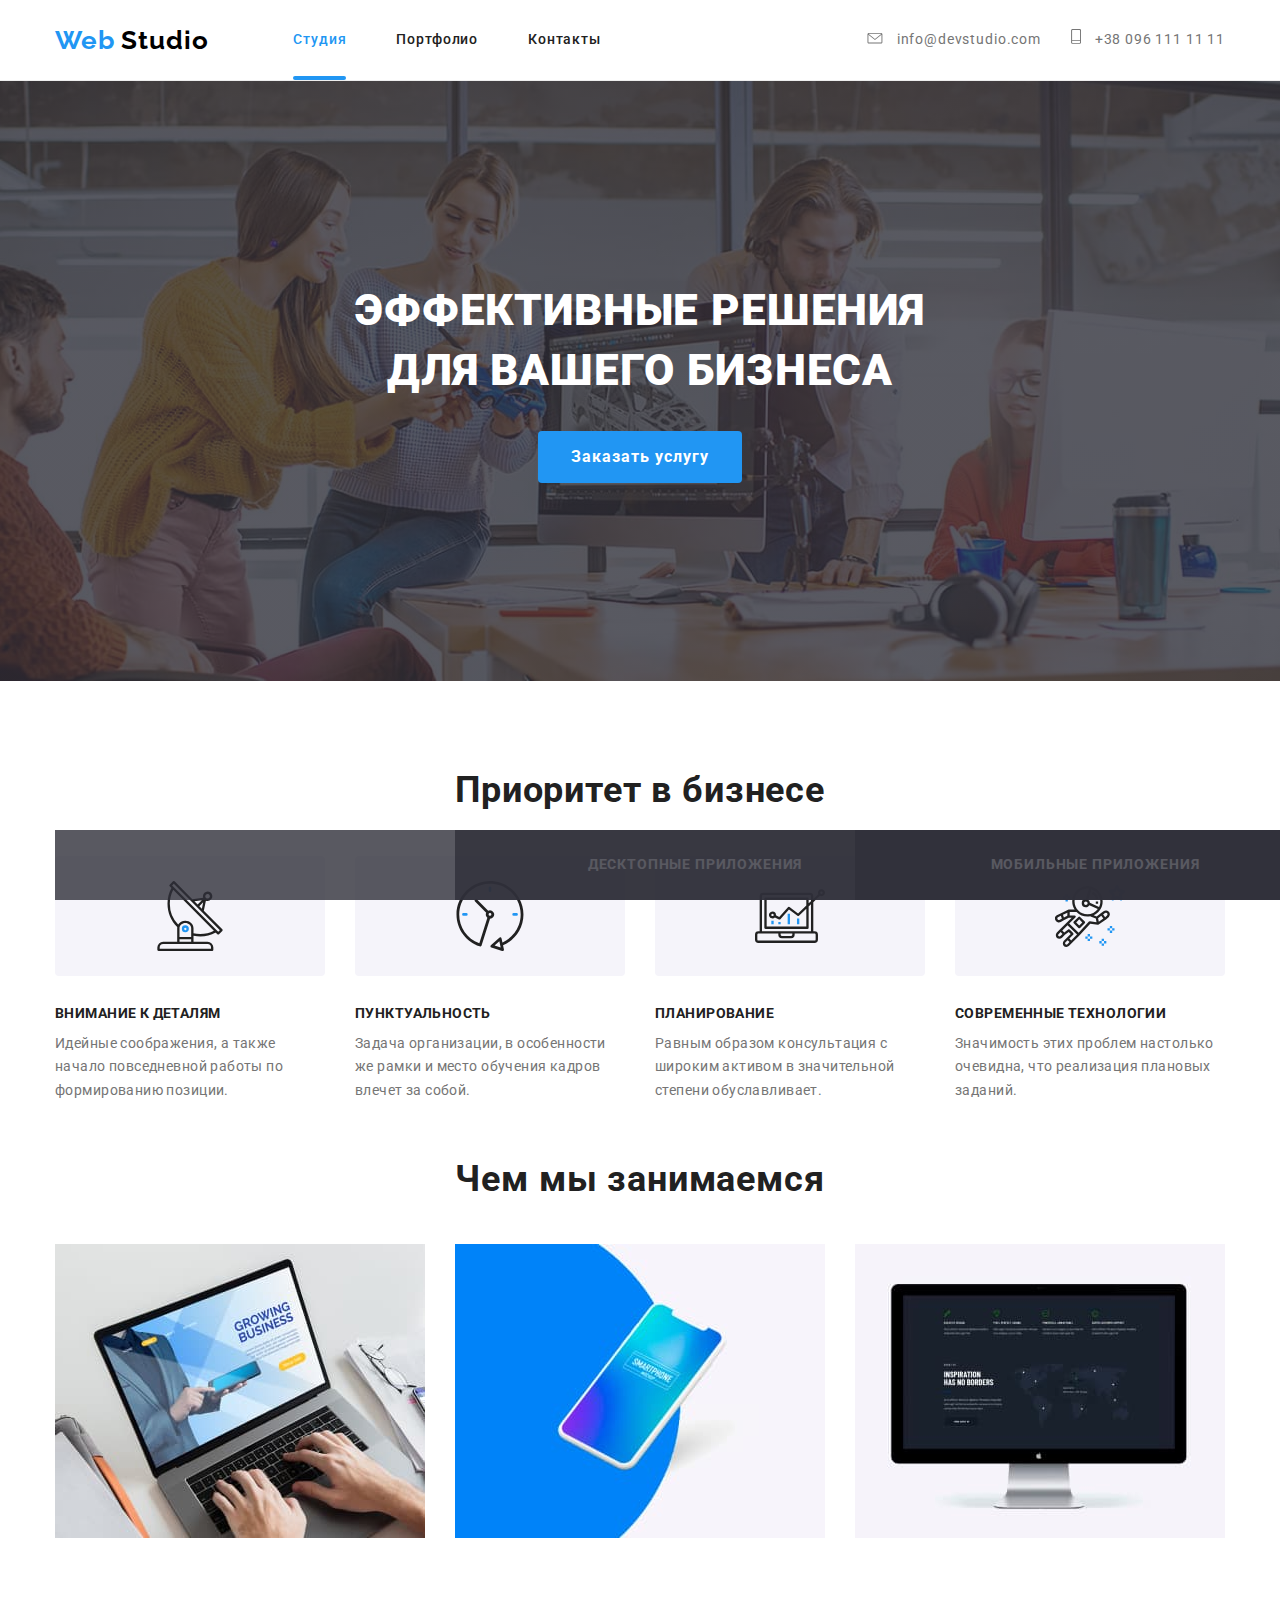
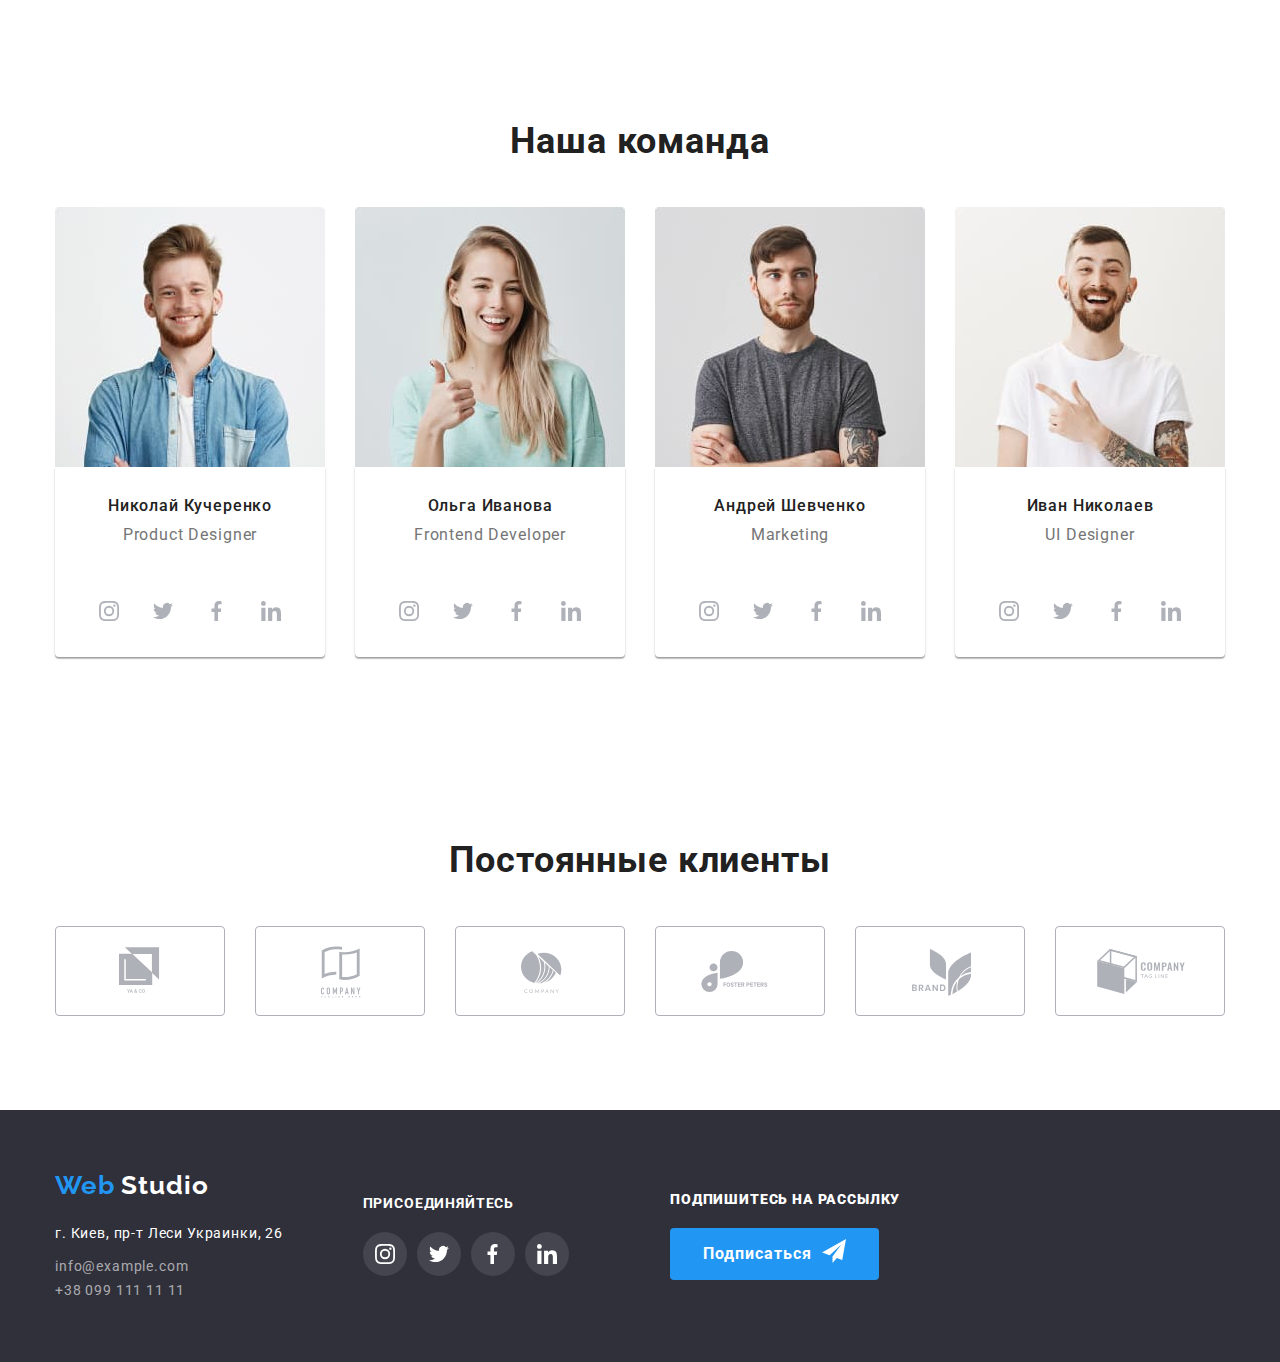
==== index.html @ f74ff5d8 "Незаканчивает анимированный ховер" ====
<!DOCTYPE html>
<html lang="ru">
    <head>
        <meta charset="utf-8" />
        <meta name="description" content="Сайт веб студии" />
        <title>Document</title>
        <link href="https://fonts.googleapis.com/css2?family=Raleway:wght@700&family=Roboto:wght@400;500;700;900&display=swap" rel="stylesheet">
        <link rel="stylesheet" href="https://cdnjs.cloudflare.com/ajax/libs/modern-normalize/0.6.0/modern-normalize.min.css" />
        <link rel="stylesheet" href="./css/styles.css" />
        <link rel="stylesheet" href="./css/normalize.css" />
    </head>
    <body>
        <header class="page-header">
            <div class="container">
                <div class="main-page">
                    <nav class="main-nav">
                        <a href="#" class="logo">
                            <span class="logo-web">Web</span> 
                            <span class="logo-header">Studio</span>
                        </a>
                        <ul class="site-nav">
                            <li class="item"><a href="index.html" class="link current">Студия</a></li>
                            <li class="item"><a href="portfolio.html" class="link">Портфолио</a></li>
                            <li class="item"><a href="#" class="link">Контакты</a></li>
                        </ul> 
                    </nav>
    
                    <address>
                        <ul class="contacts">
                            <li class="item">
                                <a href="mailto:info@devstudio.com" class="contact-link">
                                    <svg class="icon-contacts" width="16" height="11.2">
                                        <use href="./images/sprite.svg#icon-envelope"></use>
                                    </svg>    
                                    info@devstudio.com
                                </a> 
                            </li>
                            <li class="item">
                                <a href="tel:+380961111111" class="contact-link">
                                    <svg class="icon-contacts" width="10" height="14.94">
                                        <use href="./images/sprite.svg#icon-Vector"></use>
                                    </svg>
                                    +38 096 111 11 11
                                </a>           
                            </li>
                        </ul>  
                    </address>         
                </div>
            </div>
        </header>

        <main>
            <section class="hero">
                <h1 class="hero-title">Эффективные решения <br/> для вашего бизнеса</h1>
                <button class="button-primary" data-open-modals>Заказать услугу</button>
            </section>

            <section class="section">
                <div class="container">
                    <h2 class="section-title">Приоритет в бизнесе</h2>
                    <ul class="benefits">
                        <li class="item">
                            <div class="benefits-block">
                                <svg class="icon-priority" aria-label="Антенна">
                                    <use href="./images/sprite.svg#icon-antenna1"></use>
                                </svg>
                            </div>
                            <div class="desk">
                                <h3 class="subject">Внимание к деталям</h3>
                                <p>
                                Идейные соображения, а также начало повседневной работы по формированию позиции.
                                </p>
                            </div>
                        </li>   
                        <li class="item">
                            <div class="benefits-block">
                                <svg class="icon-priority" aria-label="Часы">
                                    <use href="./images/sprite.svg#icon-clock1"></use>
                                </svg>
                            </div>
                            <div class="desk">
                                <h3 class="subject">Пунктуальность</h3>
                            <p>
                                Задача организации, в особенности же рамки и место обучения кадров влечет за собой.
                            </p>
                            </div>
                        </li>
                        <li class="item">
                            <div class="benefits-block">
                                <svg class="icon-priority" aria-label="Диаграмма">
                                    <use href="./images/sprite.svg#icon-diagram1"></use>
                                </svg>
                            </div>
                            <div class="desk">
                                <h3 class="subject">Планирование</h3>
                            <p>
                                Равным образом консультация с широким активом в значительной степени обуславливает.
                            </p>
                            </div>
                        </li>
                        <li class="item">
                            <div class="benefits-block">
                                <svg class="icon-priority" aria-label="Астронавт">
                                    <use href="./images/sprite.svg#icon-astronaut1"></use>
                                </svg>
                            </div>
                            <div class="desk">
                                <h3 class="subject">Современные технологии</h3>
                                <p>
                                Значимость этих проблем настолько очевидна, что реализация плановых заданий.
                                </p>
                            </div>
                        </li>
                    </ul> 
                </div>   
            </section>

            <section class="section">
               <div class="container">
                    <h2 class="section-title">Чем мы занимаемся</h2>
                    <ul class="works-item">
                        <li class="site-menu">
                            <a href="#">
                                <img src="./images/Note.jpg" alt="Открытый ноутбук" width="370" height="294"/>
                            </a>
                            <h3 class="item-title">ДЕСКТОПНЫЕ ПРИЛОЖЕНИЯ</h3>
                        </li>
                        <li class="site-menu">
                            <a href="#">
                                <img src="./images/box2.jpg" alt="Мобилка" width="370" height="294"/>
                            </a>
                            <h3 class="item-title">МОБИЛЬНЫЕ ПРИЛОЖЕНИЯ</h3> 
                        </li>
                        <li class="site-menu">
                            <a href="#">
                                <img src="./images/Monitor.jpg" alt="Монитор" width="370" height="294"/>
                            </a>
                            <h3 class="item-title">ДИЗАЙНЕРСКИЕ РЕШЕНИЯ</h3>
                        </li>
                    </ul>
               </div>     
            </section>

            <section class="section"> 
                <div class="container">
                    <h2 class="section-title">Наша команда</h2>
                    <ul class="team-cards">
                        <li class="item">
                            <img src="./images/JohnSmith.jpg" alt="Фотография Джона Смита" width="270" height="260"/>
                            <div class="team-content">
                                <h3 class="headline">Николай Кучеренко</h3>
                                <p class="text">
                                    Product Designer
                                </p>
                                <ul class="icon">
                                    <li class="card-icon">
                                        <a href="#">
                                            <svg class="icon-link">
                                                <use href="./images/sprite.svg#icon-instagram" width="20" heugth="20"></use>
                                            </svg>
                                        </a>
                                    </li>
                                    <li class="card-icon">
                                        <a href="#">
                                            <svg class="icon-link">
                                                <use href="./images/sprite.svg#icon-twitter" width="20" heugth="20"></use>
                                            </svg>
                                        </a>
                                    </li>
                                    <li class="card-icon"> 
                                        <a href="#"> 
                                            <svg class="icon-link">
                                                <use href="./images/sprite.svg#icon-fb" width="20" heugth="20"></use>
                                            </svg>
                                        </a>
                                    </li>    
                                    <li class="card-icon">
                                        <a href="#">
                                            <svg class="icon-link">
                                                <use href="./images/sprite.svg#icon-linkedin" width="20" heugth="20"></use>
                                            </svg>
                                        </a>
                                    </li>
                                </ul>
                            </div>
                        </li>
                        <li class="item">
                            <img src="./images/MartaStewart.jpg" alt="Фотография Марты Стюарт" width="270" height="260"/>
                            <div class="team-content">
                                <h3 class="headline">Ольга Иванова</h3>
                                <p class="text">
                                    Frontend Developer
                                </p>
                                <ul class="icon">
                                    <li class="card-icon">
                                        <a href="#">
                                            <svg class="icon-link">
                                                <use href="./images/sprite.svg#icon-instagram" width="20" heugth="20"></use>
                                            </svg>
                                        </a>
                                    </li>
                                    <li class="card-icon">
                                        <a href="#">
                                            <svg class="icon-link">
                                                <use href="./images/sprite.svg#icon-twitter" width="20" heugth="20"></use>
                                            </svg>
                                        </a>
                                    </li>
                                    <li class="card-icon"> 
                                        <a href="#"> 
                                            <svg class="icon-link">
                                                <use href="./images/sprite.svg#icon-fb" width="20" heugth="20"></use>
                                            </svg>
                                        </a>
                                    </li>    
                                    <li class="card-icon">
                                        <a href="#">
                                            <svg class="icon-link">
                                                <use href="./images/sprite.svg#icon-linkedin" width="20" heugth="20"></use>
                                            </svg>
                                        </a>
                                    </li>
                                </ul>
                            </div>  
                        </li>
                        <li class="item">
                            <img src="./images/RobertJakis.jpg" alt="Фотография Роберта Джейкиса" width="270" height="260"/>
                            <div class="team-content">
                                <h3 class="headline">Андрей Шевченко</h3>
                                <p class="text">
                                    Marketing
                                </p>
                                <ul class="icon">
                                    <li class="card-icon">
                                        <a href="#">
                                            <svg class="icon-link">
                                                <use href="./images/sprite.svg#icon-instagram" width="20" heugth="20"></use>
                                            </svg>
                                        </a>
                                    </li>
                                    <li class="card-icon">
                                        <a href="#">
                                            <svg class="icon-link">
                                                <use href="./images/sprite.svg#icon-twitter" width="20" heugth="20"></use>
                                            </svg>
                                        </a>
                                    </li>
                                    <li class="card-icon"> 
                                        <a href="#"> 
                                            <svg class="icon-link">
                                                <use href="./images/sprite.svg#icon-fb" width="20" heugth="20"></use>
                                            </svg>
                                        </a>
                                    </li>    
                                    <li class="card-icon">
                                        <a href="#">
                                            <svg class="icon-link">
                                                <use href="./images/sprite.svg#icon-linkedin" width="20" heugth="20"></use>
                                            </svg>
                                        </a>
                                    </li>
                                </ul>
                            </div>  
                        </li>
                        <li class="item">
                            <img src="./images/MartinDoe.jpg" alt="Фотография Мартина Доу" width="270" height="260"/>
                            <div class="team-content">
                                <h3 class="headline">Иван Николаев</h3>
                                <p class="text">
                                    UI Designer
                                </p>
                                <ul class="icon">
                                    <li class="card-icon">
                                        <a href="#">
                                            <svg class="icon-link">
                                                <use href="./images/sprite.svg#icon-instagram" width="20" heugth="20"></use>
                                            </svg>
                                        </a>
                                    </li>
                                    <li class="card-icon">
                                        <a href="#">
                                            <svg class="icon-link">
                                                <use href="./images/sprite.svg#icon-twitter"></use>
                                            </svg>
                                        </a>
                                    </li>
                                    <li class="card-icon"> 
                                        <a href="#"> 
                                            <svg class="icon-link">
                                                <use href="./images/sprite.svg#icon-fb"></use>
                                            </svg>
                                        </a>
                                    </li>    
                                    <li class="card-icon">
                                        <a href="#">
                                            <svg class="icon-link">
                                                <use href="./images/sprite.svg#icon-linkedin"></use>
                                            </svg>
                                        </a>
                                    </li>
                                </ul>
                            </div>
                        </li>
                    </ul>
                </div>
            </section>

            <section class="section">
                <div class="container">
                    <h2 class="section-title">Постоянные клиенты</h2>
                    <ul class="clients">
                    <li class="item">
                        <a class="icon-clients" href="#">
                            <svg class="icon-logo" aria-label="Логотип компании YA & CO" width="44.27" height="49.23">
                                <use href="./images/sprite.svg#icon-logo1"></use>
                            </svg>
                        </a>
                    </li>
                    <li class="item">
                        <a class="icon-clients" href="#">
                            <svg class="icon-logo" aria-label="Логотип компании COMPANY TAGLINE HERE" width="40" height="52">
                                <use href="./images/sprite.svg#icon-logo2"></use>
                            </svg>
                        </a>
                    </li>
                    <li class="item">
                        <a class="icon-clients" href="#">
                            <svg class="icon-logo" aria-label="Логотип компании COMPANY" width="41" height="42.6">
                                <use href="./images/sprite.svg#icon-logo3"></use>
                            </svg>
                        </a>    
                    </li>
                    <li class="item">
                        <a class="icon-clients" href="#">
                            <svg class="icon-logo" aria-label="Логотип компании FOSTER PETERS" width="79.66" height="42.02">
                                <use href="./images/sprite.svg#icon-logo4"></use>
                            </svg>
                        </a>
                    </li>
                    <li class="item">
                        <a class="icon-clients" href="#">
                            <svg class="icon-logo" aria-label="Логотип компании BRAND" width="59" height="47">
                                <use href="./images/sprite.svg#icon-logo5"></use>
                            </svg>
                        </a>
                    </li>
                    <li class="item">
                        <a class="icon-clients" href="#">
                            <svg class="icon-logo" aria-label="Логотип компании COMPANY TAG LINE" width="88.48" height="45.44">
                                <use href="./images/sprite.svg#icon-logo6"></use>
                            </svg>
                        </a>
                    </li>
                    </ul>
                </div>   
            </section>
        </main>

        <footer class="footer">
            <div class="container">
                <div class="footer-container">
                    <div class="adress-box">
                    <a href="#" class="logo">
                        <span class="logo-web">Web</span> 
                        <span class="logo-footer">Studio</span>
                    </a>
                    <address>
                        <ul>
                            <li><p class="aside">г. Киев, пр-т Леси Украинки, 26</p></li>
                            <li><a href="mailto:info@example.com" class="link-footer">info@example.com</a><br /></li>
                            <li><a href="tel:+380991111111" class="link-footer">+38 099 111 11 11</a></li>
                        </ul>
                    </address>
                    </div>
                
                    <div class="social-link">
                        <p class="socials"> 
                            ПРИСОЕДИНЯЙТЕСЬ
                        </p>
                        <ul class="footer-list">
                            <li class="footer-icon">
                                <a href="#">
                                    <svg class="icon-link">
                                        <use href="./images/sprite.svg#icon-instagram"></use>
                                    </svg>
                                </a>
                            </li>
                            <li class="footer-icon">
                                <a href="#">
                                    <svg class="icon-link">
                                        <use href="./images/sprite.svg#icon-twitter"></use>
                                    </svg>
                                </a>
                            </li>
                            <li class="footer-icon"> 
                                <a href="#"> 
                                    <svg class="icon-link">
                                        <use href="./images/sprite.svg#icon-fb"></use>
                                    </svg>
                                </a>
                            </li>    
                            <li class="footer-icon">
                                <a href="#">
                                    <svg class="icon-link">
                                        <use href="./images/sprite.svg#icon-linkedin"></use>
                                    </svg>
                                </a>
                            </li>
                        </ul>
                    </div>
    
                    <div class="mailing">
                        <p class="socials">
                            <b>ПОДПИШИТЕСЬ НА РАССЫЛКУ</b>
                        </p>
                        <button class="button-footer">
                            Подписаться
                            <svg class="icon-send">
                                <use href="./images/sprite.svg#icon-icon_send"></use>
                            </svg>
                        </button>
                    </div>
                </div>   
            </div>
        </footer>  
    </body>
</html>
---- css/styles.css ----
/*цвет основного текста #757575*/

/*вторичный цвет текста #212121*/

/*белый #FFFFFF*/

/*акцент #2196F3*/

/*основной цвет фона #E5E5E5*/

/*вторичный цвет фона #F5F4FA*/

/*цвет почты и тлф rgba(255, 255, 255, 0.6*/

:root {
    --primary-text-color: #757575;
    --title-text-color: #212121;
    --accent-color:#2196F3;
    --primary-white-color: #FFFFFF;
    --logo-black-color: #000000;
    --footer-link-color: rgba(255, 255, 255, 0.6);
    --background-footer-color: #2F303A;
    --background-header-color: rgba(47, 48, 58, 0.8);
    --background-button-color: #F5F4FA;
    --primary-icon-color: #AFB1B8;
    --font-logo: 'Raleway', sans-serif;
    --font-text: 'Roboto', sans-serif
}

html {
    box-sizing: border-box;
  }
  
  *,
  *::before,
  *::after {
    box-sizing: inherit;
  }

body {
    margin: 0px;

    background-color: var(--primary-white-color);
    color: var(--primary-text-color);
    font-size: 14px;
    line-height: 1.7;
    font-family: var(--font-text);
    letter-spacing: 0.06em;
}

h1,
h2,
h3,
h4,
p {
    margin: 0px;
}

ul {
    margin: 0px;
    padding: 0px;
    list-style: none;
}

a {
    margin: 0px;
    text-decoration: none;
}

img {
    display: block;
    max-width: 100%;
    height: auto
}


    /*header*/
.page-header {
    border-bottom: 1px solid #EEEEEE;
}

.main-page {
    display: flex;
    align-items: center;
}

.main-nav {
    display: flex;
    align-items: center;
}

.logo {
    font-family: var(--font-logo);
    font-weight: 700;
    font-size: 26px;
    line-height: 1.19
}

.logo-web {
    color: var(--accent-color)
}

.logo-header {
    color: var(--logo-black-color)
}

.logo-footer {
    margin-bottom: 20px;
    color: var(--primary-white-color)
}


.site-nav {
    display: flex;
    margin-left: 85px;
}

.site-nav .item {
    margin-right: 50px;
}

.site-nav .item:last-child {
    margin-right: 0px;
}

.site-nav .link {
    display: block;
    padding-top: 32px;
    padding-bottom: 32px;

    color: var(--title-text-color);
    font-family: var(--font-text);
    font-weight: 500;
    font-size: 14px;
    line-height: 1.14;

    transition: background-color 250ms cubic-bezier(0.4, 0, 0.2, 1);
}

.site-nav .link:hover,
.site-nav .link:focus {
    color: var(--accent-color)
}

.site-nav .link.current{
    position: relative;

    color: var(--accent-color)
}

.site-nav .link.current::after {
    position: absolute;
    left: 0;
    bottom: 0;

    content: "";

    display: block;
    width: 100%;
    height: 4px;
    border-radius: 2px;
    background-color: #2196F3;
}

.link {
    color: var(--title-text-color);
}

address {
    margin-left: auto;
    font-style: normal;
}

.contacts {
    display: flex;
    align-items: center;

    transition: background-color 250ms;
}

.contact-link:hover,
.contact-link:focus {
    fill: var(--accent-color)
}

.contact-link:hover svg,
.contact-link:focus svg {
    fill: currentColor
}

.contacts .item {
    margin-right: 30px;
}

.contacts .item:last-child {
    margin-right: 0px;
}

.contact-link {
    font-style: normal;
    color: var(--primary-text-color);

    transition: background-color 250ms cubic-bezier(0.4, 0, 0.2, 1);
}

.contact-link:hover,
.contact-link:focus {
    color: var(--accent-color)
}

.contacts .icon-contacts {
    display: inline-block;
    margin-right: 10px;
    fill: var(--primary-text-color);
    align-items: center
}


/*main*/
.container {
    width: 1200px;
    padding-left: 15px;
    padding-right: 15px;
    margin-left: auto;
    margin-right: auto
}

.hero {
    display: block;
    max-width: 1600px;
    height: 600px;
    margin-right: auto;
    margin-left: auto;
    text-align: center;
    justify-content: center;
    flex-direction: column;
    
    background-color: var(--background-header-color);
    background-image: linear-gradient(
        to right,
        rgba(47, 48, 58, 0.8),
        rgba(47, 48, 58, 0.8)),
    url(../images/Header.jpg);
    background-repeat: no-repeat;
    background-position: center;
    background-size: cover;
}

/*.hero-box {
    min-width: 696px;
    align-items: center;
    justify-content: center;

}*/

.hero-title {
    padding-top: 200px;
    margin-bottom: 30px;

    color: var(--primary-white-color);
    font-weight: 900;
    font-size: 44px;
    line-height: 1.36;
    text-transform: uppercase;
    text-align: center;
}

.button {
    display: inline-block;
    min-width: 73px;
    padding: 6px 22px;
    border: 1px solid transparent;
    border-radius: 4px;

    color: var(--title-text-color);
    background-color: var(--background-button-color);
    text-decoration: none;
    font-weight: 500;
    font-size: 16px;
    line-height: 1.62;
    text-align: center;

    transition: background-color 250ms cubic-bezier(0.4, 0, 0.2, 1),
    color 250ms cubic-bezier(0.4, 0, 0.2, 1);
}

.button:hover,
.button:focus {
    color: var(--primary-white-color);
    background-color: var(--accent-color);
    box-shadow: 0px 2px 2px rgba(0, 0, 0, 0.12), 0px 1px 2px rgba(0, 0, 0, 0.08), 0px 3px 1px rgba(0, 0, 0, 0.1);
}

.button-primary {
    display: inline-block;
    padding-bottom: 200px;
    min-width: 200px;
    border-radius: 4px;
    padding: 10px 32px;
    border: 1px solid transparent;

    background-color: var(--accent-color);
    color: var(--primary-white-color);
    font-weight: 700;
    font-size: 16px;
    line-height: 1.87;
    letter-spacing: 0.06em;
    text-align: center
}

.button-footer {
    display: flex;
    min-width: 200px;
    border-radius: 4px;
    padding: 10px 32px;
    border: 1px solid transparent;

    background-color: var(--accent-color);
    color: var(--primary-white-color);
    font-weight: 700;
    font-size: 16px;
    line-height: 1.87;
    letter-spacing: 0.06em;
    text-align: center;

    
}

.filters {
    display: inline-block;
    display: flex;
    margin-bottom: 34px;
    justify-content: center;
}

.site-filter {
    margin-right: 8px;
}

.site-filter:last-child {
    margin-right: 0px;
}


/*main*/
.section {
    padding-top: 94px;
    padding-bottom: 94px;
}


/*Приоритет*/
.section-title {
    margin-bottom: 50px;

    color: var(--title-text-color);
    font-weight: 700;
    font-size: 36px;
    line-height: 0.85;
    text-align: center
}

.benefits {
    display: flex;
}

.benefits .item {
    display: block;
    justify-content: center;
    align-items: center;

    margin-right: 30px;
    height: 120px;
    width: calc((100% - 90px) / 4);
}

.item:last-child {
    margin-right: 0px;
}

.benefits-block {
    display: flex;
    justify-content: center;
    align-items: center;

    width: 270px;
    height: 120px;
    border-radius: 4px;
    background-color: var(--background-button-color);
}

.benefits .icon-priority {
    width: 70px;
    height: 70px;
}

.benefits .desk {
    margin-top: 30px;

    color: var(--primary-text-color);
    font-size: 14px;
    line-height: 1.71;
    letter-spacing: 0.03em;
}

.subject {
    margin-bottom: 10px;

    color: var(--title-text-color);
    font-weight: 700;
    font-size: 14px;
    line-height: 1.14;
    text-transform: uppercase
}


/*Чем мы занимаемся*/
.works-item {
    display: flex;
}

.works-item .site-menu {
    margin-right: 30px;
    width: calc((100% - 60px) / 3);
}

.site-menu:last-child {
    margin-right: 0px;
}

.item-title {
    position: absolute;
    bottom: 0;
    width: 100%;
    background-color: rgba(47, 48, 58, 0.8);

    padding-top: 27px;
    padding-bottom: 27px;

    color: var(--primary-white-color);
    font-weight: 700;
    font-size: 14px;
    line-height: 1.14;
    text-align: center;
    text-transform: uppercase;
}


/*Команда*/
.team-cards {
    display: flex;
}

.team-cards .item{
    margin-right: 30px;
    width: calc((100% - 90px) / 4);
}

.team-content {
    background: #FFFFFF;
    padding-top: 30px;
    padding-bottom: 24px;
    box-shadow: 0px 2px 1px rgba(0, 0, 0, 0.2), 0px 1px 1px rgba(0, 0, 0, 0.14), 0px 1px 3px rgba(0, 0, 0, 0.12);
    border-bottom-right-radius: 4px;
    border-bottom-left-radius: 4px;
    width: 270px
}

.headline {
    margin-bottom: 10px;

    color: var(--title-text-color);
    font-weight: 500;
    font-size: 16px;
    line-height: 1.18;
    text-align: center;
}

.text {
    margin-bottom: 45px;
    font-weight: 400;
    font-size: 16px;
    line-height: 1.18;
    text-align: center;
}

.icon {
    display: flex;
    justify-content: center;
    align-items: center;
}

.card-icon a {
    display: inline-flex;
    align-items: center;
    justify-content: center;
    width: 44px;
    height: 44px;
    border-radius: 50%;
    fill: var(--primary-icon-color);

    transition: background-color 250ms cubic-bezier(0.4, 0, 0.2, 1),
    /*color 250ms cubic-bezier(0.4, 0, 0.2, 1);*/
}

.card-icon:hover a,
.card-icon:focus a {
    background-color: var(--accent-color);
    color: var(--primary-white-color);
    fill: currentColor;
}

.card-icon:not(:nth-child(4n)) {
    margin-right: 10px;
}

.icon-link {
    width: 20px;
    height: 20px;
}


/*Клиенты*/
.clients {
    display: flex;
    justify-content: space-between;
}

.clients .item {
    box-sizing: border-box;
    margin-right: 30px;
    height: 90px;
    width: calc((100% - 150px) / 6);
    border: 1px solid #AFB1B8;
    border-radius: 4px;

    transition: border-color 250ms cubic-bezier(0.4, 0, 0.2, 1),
    color 250ms cubic-bezier(0.4, 0, 0.2, 1);
}

.clients .item:last-child {
    margin-right: 0px;
}

.clients .item:hover,
.clients .item:focus {
    border-color: var(--accent-color);
    color: var(--accent-color)
}

.icon-clients {
    display: flex;
    justify-content: center;
    align-items: center;
    width: 170px;
    height: 90px;
    fill: var(--primary-icon-color);

    /*transition: color 250ms cubic-bezier(0.4, 0, 0.2, 1);*/
}

.icon-clients:hover,
.icon-clients:focus {
    color: var(--accent-color);
    /*fill: currentColor;*/
}

.icon-clients:hover svg,
.icon-clients:focus svg {
    fill: currentColor
}

.icon-logo {
    fill: var(--primary-icon-color);
    /*transition: fill 250ms cubic-bezier(0.4, 0, 0.2, 1);*/
}

.clients .icon-logo:hover,
.clients .icon-logo:focus {
    fill: var(--accent-color);
}


/*Портфолио*/
.visually-hidden {
    position: absolute;
    width: 1px;
    height: 1px;
    margin: -1px;
    border: 0;
    padding: 0;
    clip: rect(0 0 0 0);
    overflow: hidden;
}

.container-portfolio {
    width: 1200px;
    padding-top: 93px;
    padding-bottom: 94px;
    padding-left: 15px;
    padding-right: 15px;
    margin-left: auto;
    margin-right: auto
}

.section-portfolio {
    display: flex;
    flex-wrap: wrap;
}

.site-menu {
    /*position: relative;
    overflow: hidden;*/
    /*display: flex;*/

    width: calc((100% - 60px) / 3);

    /*transition: color 250ms cubic-bezier(0.4, 0, 0.2, 1);*/
}

.site-menu:not(:nth-child(3n)) {
    margin-right: 30px;
}

.site-menu:hover,
.site-menu:focus {
    box-shadow: 1px 4px 6px rgba(0, 0, 0, 0.16), 0px 4px 4px rgba(0, 0, 0, 0.06), 0px 1px 1px rgba(0, 0, 0, 0.12);
}

.site-menu:hover .works-desk {
    opacity: 1;
}

.section-portfolio .site-menu:not(:nth-last-child(-n + 3)) {
    margin-bottom: 30px;
}

/*.site-menu::before {
    display: inline-block;
    content: "";
    width: 322px;
    height: 168px;
}*/

.picture {
    position: relative;
    overflow: hidden;
}

/*.picture::before {
    display: inline-block;
    content: "";
    width: 100%;
    height: 100%;
    background-color: rgba(33, 150, 243, 0.9);
    position: absolute;

    transform: translateY(100%);
    transition: transform 250ms cubic-bezier(0.4, 0, 0.2, 1);
    /*opacity: 0;*/
*/

.picture-overlay {
    display: inline-block;
    position: absolute;
    /*top: 63px;
    left: 24px;*/
    width: 100%;
    height: 100%;
    background-color: rgba(33, 150, 243, 0.9);
    

    transform: translateY(100%);
    transition: transform 250ms cubic-bezier(0.4, 0, 0.2, 1);
    opacity: 0;
}

/*.picture-overlay:hover {
    opacity: 1;
}*/

.site-menu:hover .picture-overlay {
    transform: translateY(0);
}

.works-desk {
    position: absolute;
    top: 63px;
    left: 24px;

    color: var(--primary-white-color);
    font-weight: 400;
    font-size: 18px;
    line-height: 1.55;

    opacity: 0;
}

.card-content {
    padding: 20px 24px;
    
    background: #FFFFFF;
    border-bottom: 1px solid #EEEEEE;
    border-right: 1px solid #EEEEEE;
    border-left: 1px solid #EEEEEE
}

.section-caption {
    margin-bottom: 4px;

    color: var(--title-text-color);
    font-weight: 700;
    font-size: 18px;
    line-height: 2;
    letter-spacing: 0.06em
}

.subtitle {
    color: var(--primary-text-color);
    font-weight: 400;
    font-size: 16px;
    line-height: 1.87
}


/*footer*/
.footer {
    background-color: var(--background-footer-color);
}

.footer-container {
    padding-top: 60px;
    padding-bottom: 60px;

    display: flex;
    justify-content: space-between;
    align-items: center;
}

.adress-box {
    width: calc((100% - 60px) / 4);
}

.aside {
    margin-top: 20px;
    margin-bottom: 9px;

    font-style: normal;
    font-weight: 400;
    font-size: 14px;
    line-height: 1.71;
    color: var(--primary-white-color)
}

.link-footer {
    margin-bottom: 9px;

    color: var(--footer-link-color);
    font-style: normal
}

.link-footer:last-child {
    margin-bottom: 0px;
}

.social-link {
    width: calc((100% - 60px) / 4);
}

.socials {
    margin-bottom: 20px;

    font-weight: 700;
    font-size: 14px;
    line-height: 1.14;
    text-transform: uppercase;
    color: var(--primary-white-color)
}

.footer-list {
    display: flex;
    align-items: center;
}

.footer-icon a {
    display: flex;
    justify-content: center;
    align-items: center;
    width: 44px;
    height: 44px;
    border-radius: 50%;
    fill: var(--primary-white-color);
    background: rgba(255, 255, 255, 0.1);

    transition: background-color 250ms cubic-bezier(0.4, 0, 0.2, 1);
  }

.footer-icon:not(:last-child) {
    margin-right: 10px;
}

.footer-icon .icon-link {
    display: flex;
    justify-content: center;
    align-items: center;
    width: 20px;
    height: 20px;
    fill: var(--primary-white-color)
}

.footer-icon a:hover {
    background: var(--accent-color);
}

.mailing {
    width: calc((100% - 60px) / 2);
}

.icon-send {
    display: inline-block;
    content: "";
    width: 24px;
    height: 24px;
    margin-left: 10px;
    justify-content: center;
}

/*.button-footer:after {
    display: inline-block;
    content: "";
    width: 24px;
    height: 24px;
    margin-left: 10px;
    justify-content: center;
}*/

/*.button-footer:hover icon-send{
    transform: translateY(-37px);
}*/

/*.backdrop {
    position: fixed;
    top: 0;
    left: 0;
    width: 100%;
    height: 100%;
    background-color: rgba(0, 0, 0, 0.2);
    opacity: 0;
}

.modal-tab {
    position: absolute;
    top: 50%;
    left: 50%;
    transform: translate(-50%, -50%);

    min-width: 528px;
    min-height: 581px;
    padding: 40px 40px;
    margin-bottom: 30px;

    box-shadow: 0px 2px 1px rgba(0, 0, 0, 0.2), 0px 1px 1px rgba(0, 0, 0, 0.14), 0px 1px 3px rgba(0, 0, 0, 0.12);
    border-radius: 4px;
    background-color: var(--primary-white-color); 

    opacity: 0;
}

.modal-title {
    padding-top: 40px;
    padding-bottom: 30px;

    font-family: var(--font-text);
    font-style: normal;
    font-weight: 700;
    font-size: 20px;
    line-height: 1.15;
    text-align: center;
    letter-spacing: 0.03em;

    color: var(--title-text-color);
}

.modal {
    margin-bottom: 28px;
    border: 1px solid rgba(33, 33, 33, 0.2);
    box-sizing: border-box;
    border-radius: 4px;
}

.icon-modal {
    display: inline;
    content: "";
    width: 18px;
    height: 18px;
    fill: var(--title-text-color);
}

.modal-comment {
    width: 448px;
    min-height: 120px;
    margin-bottom: 20px;
    border: 1px solid rgba(33, 33, 33, 0.2);
    box-sizing: border-box;
    border-radius: 4px;
}

.comment {
    display: block;
    padding: 12px 16px;
}

.agree {
    margin-bottom: 30px;
}

.button-modal {
    display: inline-block;
    min-width: 200px;
    border-radius: 4px;
    padding: 10px 56px;
    border: 1px solid transparent;

    background-color: var(--accent-color);
    color: var(--primary-white-color);
    font-weight: 700;
    font-size: 16px;
    line-height: 1.87;
    letter-spacing: 0.06em;
    text-align: center;
}

.backdrop.is-hidden {
    opacity: 0;
    pointer-events: none;
}*/

/*<div class="backdrop" is-hidden>
            <div class="modal-tab">
                <h4 class="modal-title">Оставьте свои данные, мы вам перезвоним</h4>
                <div class="modal">
                    <svg class="icon-modal">
                        <use href="./images/sprite.svg#icon-Name"></use>
                    </svg>
                    Имя
                </div>

                <div class="modal">
                    <svg class="icon-modal">
                        <use href="./images/sprite.svg#icon-ModelPhone"></use>
                    </svg>
                    Телефон
                </div>

                <div class="modal">
                    <svg class="icon-modal">
                        <use href="./images/sprite.svg#icon-ModelMail"></use>
                    </svg>
                    Почта
                </div>

                <div class="modal-comment">
                    <p class="comment">Комментарий</p>
                </div>

                <div class="agree">
                    <svg class="icon-modal"></svg>
                    Соглашаюсь с рассылкой и принимаю Условия договора
                </div>

                <button class="button-modal">Отправить</button>
            </div>
        </div>*/
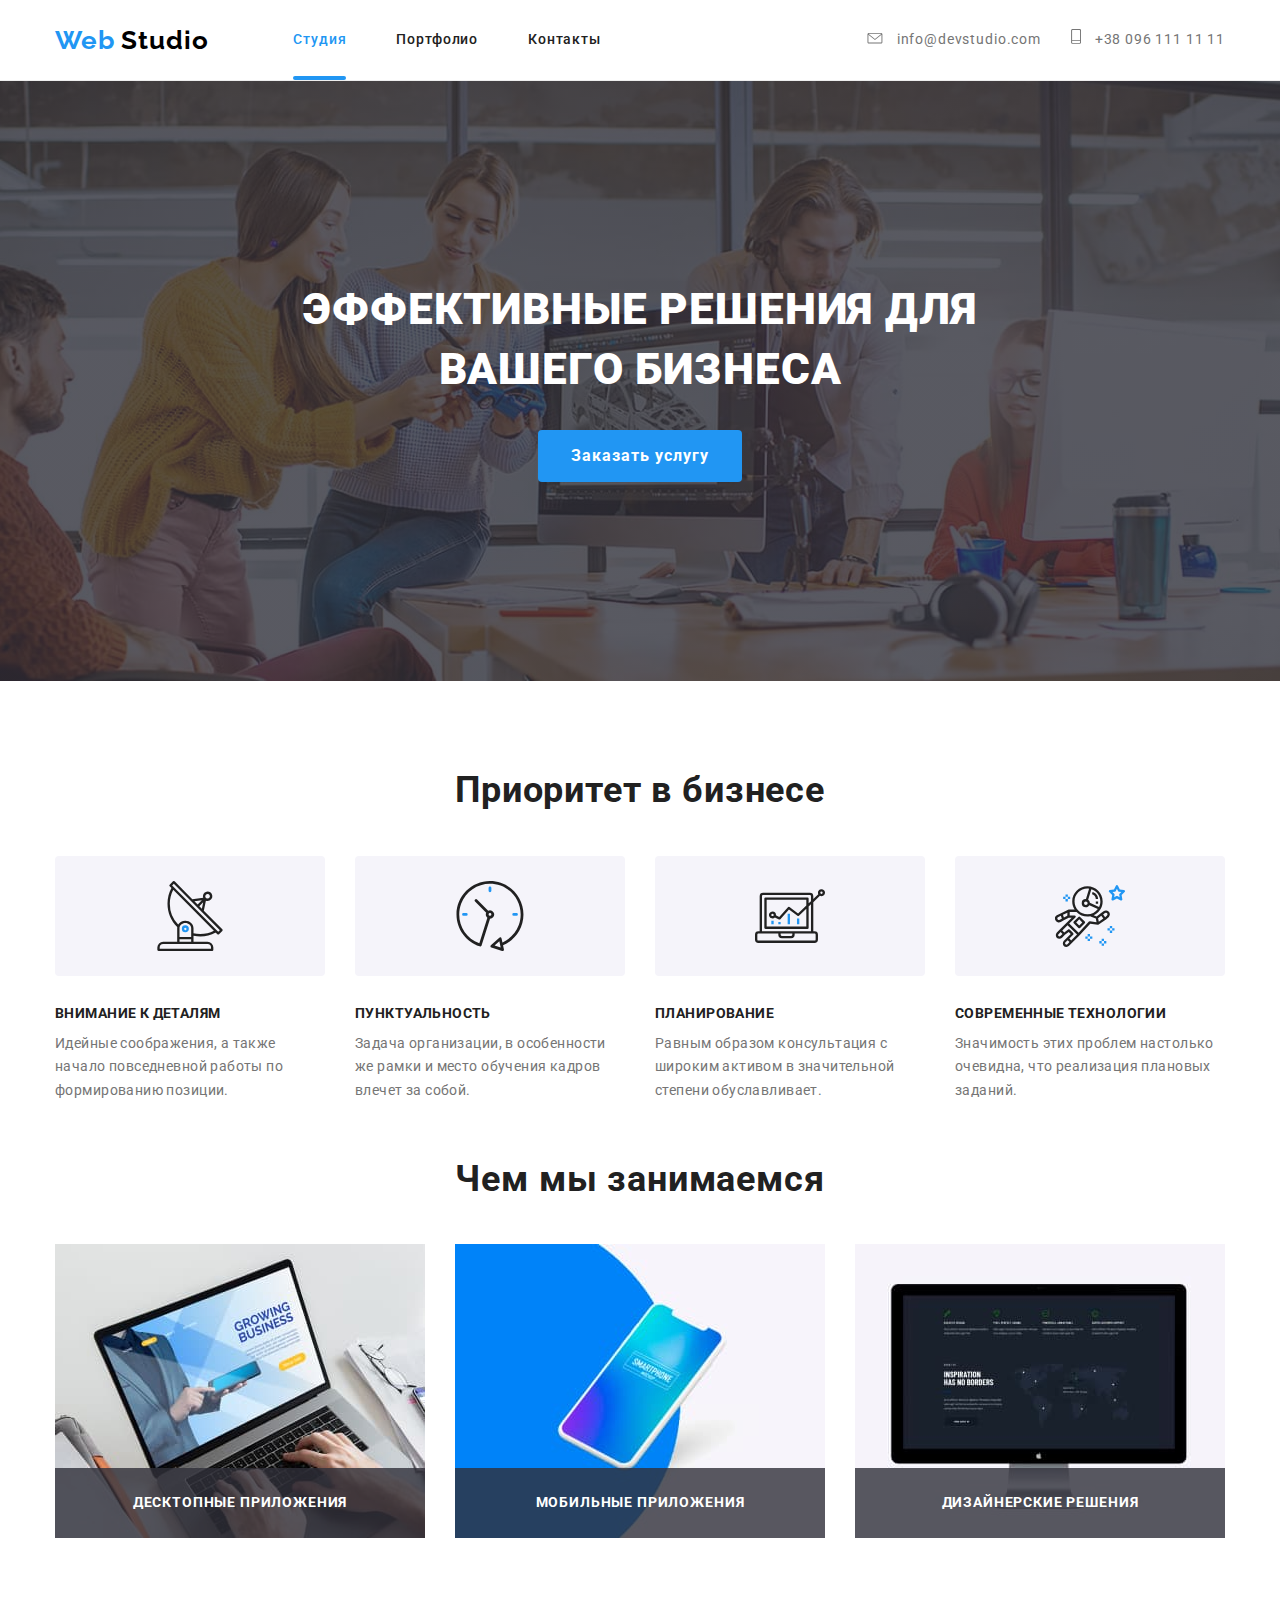
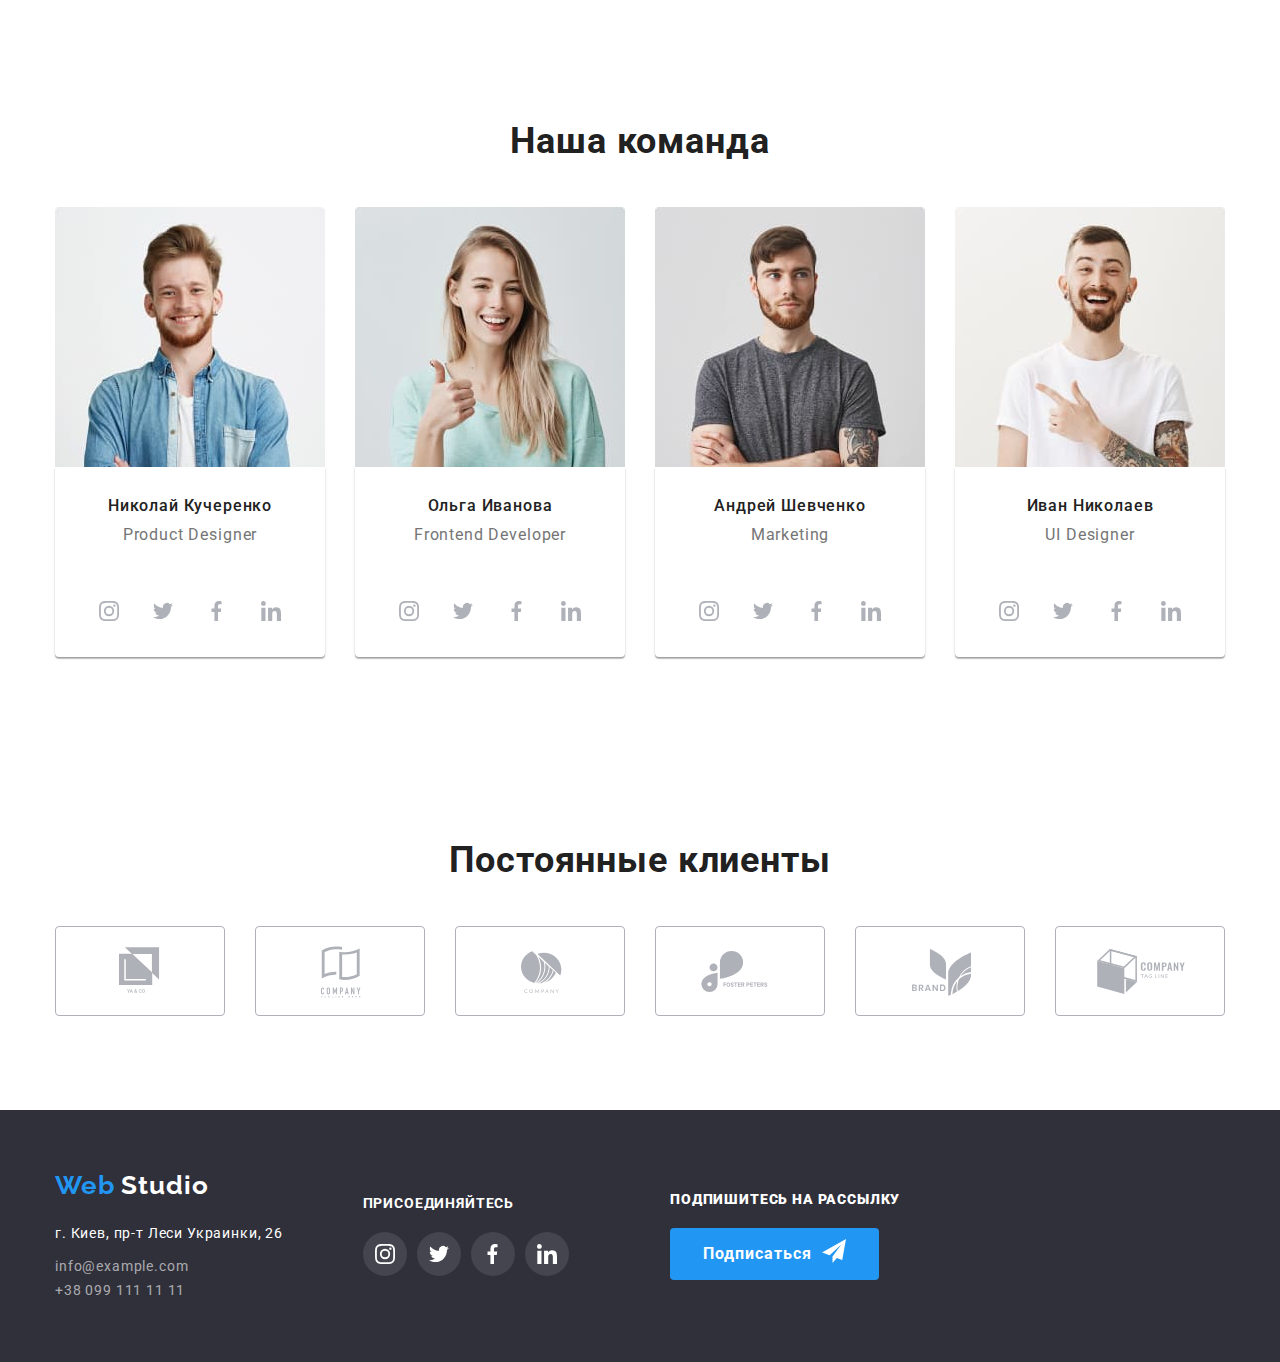
==== commit 28067eb0: "Добавляет анимацию" ====
--- a/index.html
+++ b/index.html
@@ -51,8 +51,11 @@
 
         <main>
             <section class="hero">
-                <h1 class="hero-title">Эффективные решения <br/> для вашего бизнеса</h1>
+                <div class="hero-box">
+                    <h1 class="hero-title">Эффективные решения для вашего бизнеса</h1>
                 <button class="button-primary" data-open-modals>Заказать услугу</button>
+                </div>
+                
             </section>
 
             <section class="section">
--- a/css/styles.css
+++ b/css/styles.css
@@ -24,7 +24,9 @@
     --background-button-color: #F5F4FA;
     --primary-icon-color: #AFB1B8;
     --font-logo: 'Raleway', sans-serif;
-    --font-text: 'Roboto', sans-serif
+    --font-text: 'Roboto', sans-serif;
+    /*--animation-duration: transform 250ms;*/
+    --transition-timing-function: cubic-bezier(0.4, 0, 0.2, 1);    ;
 }
 
 html {
@@ -134,7 +136,7 @@
     font-size: 14px;
     line-height: 1.14;
 
-    transition: background-color 250ms cubic-bezier(0.4, 0, 0.2, 1);
+    transition: background-color 2000ms cubic-bezier(0.4, 0, 0.2, 1);
 }
 
 .site-nav .link:hover,
@@ -175,7 +177,7 @@
     display: flex;
     align-items: center;
 
-    transition: background-color 250ms;
+    transition: fill 250ms var(--transition-timing-function);
 }
 
 .contact-link:hover,
@@ -200,7 +202,8 @@
     font-style: normal;
     color: var(--primary-text-color);
 
-    transition: background-color 250ms cubic-bezier(0.4, 0, 0.2, 1);
+    transition: fill 250ms var(--transition-timing-function),
+    color 250ms var(--transition-timing-function);
 }
 
 .contact-link:hover,
@@ -226,14 +229,14 @@
 }
 
 .hero {
-    display: block;
+    display: flex;
     max-width: 1600px;
     height: 600px;
     margin-right: auto;
     margin-left: auto;
     text-align: center;
     justify-content: center;
-    flex-direction: column;
+    align-items: center;
     
     background-color: var(--background-header-color);
     background-image: linear-gradient(
@@ -246,15 +249,11 @@
     background-size: cover;
 }
 
-/*.hero-box {
-    min-width: 696px;
-    align-items: center;
-    justify-content: center;
-
-}*/
+.hero-box {
+    max-width: 696px;
+}
 
 .hero-title {
-    padding-top: 200px;
     margin-bottom: 30px;
 
     color: var(--primary-white-color);
@@ -280,8 +279,9 @@
     line-height: 1.62;
     text-align: center;
 
-    transition: background-color 250ms cubic-bezier(0.4, 0, 0.2, 1),
-    color 250ms cubic-bezier(0.4, 0, 0.2, 1);
+    transition: /*background-color 250ms var(--transition-timing-function),*/
+    color 250ms var(--transition-timing-function);
+    /*box-shadow 250ms var(--transition-timing-function);*/
 }
 
 .button:hover,
@@ -293,7 +293,6 @@
 
 .button-primary {
     display: inline-block;
-    padding-bottom: 200px;
     min-width: 200px;
     border-radius: 4px;
     padding: 10px 32px;
@@ -420,6 +419,7 @@
 }
 
 .works-item .site-menu {
+    position: relative;
     margin-right: 30px;
     width: calc((100% - 60px) / 3);
 }
@@ -499,8 +499,8 @@
     border-radius: 50%;
     fill: var(--primary-icon-color);
 
-    transition: background-color 250ms cubic-bezier(0.4, 0, 0.2, 1),
-    /*color 250ms cubic-bezier(0.4, 0, 0.2, 1);*/
+    transition: background-color 250ms var(--transition-timing-function),
+    /*color 250ms var(--transition-timing-function);*/
 }
 
 .card-icon:hover a,
@@ -534,8 +534,8 @@
     border: 1px solid #AFB1B8;
     border-radius: 4px;
 
-    transition: border-color 250ms cubic-bezier(0.4, 0, 0.2, 1),
-    color 250ms cubic-bezier(0.4, 0, 0.2, 1);
+    transition: border-color 250ms var(--transition-timing-function),
+    color 250ms var(--transition-timing-function);
 }
 
 .clients .item:last-child {
@@ -609,13 +609,9 @@
 }
 
 .site-menu {
-    /*position: relative;
-    overflow: hidden;*/
-    /*display: flex;*/
-
+    display: block;
     width: calc((100% - 60px) / 3);
-
-    /*transition: color 250ms cubic-bezier(0.4, 0, 0.2, 1);*/
+    transition: box-shadow 250ms var(--transition-timing-function);
 }
 
 .site-menu:not(:nth-child(3n)) {
@@ -627,73 +623,46 @@
     box-shadow: 1px 4px 6px rgba(0, 0, 0, 0.16), 0px 4px 4px rgba(0, 0, 0, 0.06), 0px 1px 1px rgba(0, 0, 0, 0.12);
 }
 
-.site-menu:hover .works-desk {
-    opacity: 1;
-}
-
 .section-portfolio .site-menu:not(:nth-last-child(-n + 3)) {
     margin-bottom: 30px;
 }
 
-/*.site-menu::before {
-    display: inline-block;
-    content: "";
-    width: 322px;
-    height: 168px;
-}*/
+.overlay {
+    display: block;
+}
 
 .picture {
     position: relative;
     overflow: hidden;
 }
 
-/*.picture::before {
-    display: inline-block;
-    content: "";
+.site-menu:hover .picture-overlay {
+    transform: translateY(0);
+    opacity: 1;
+}
+
+.picture-overlay {
+    display: block;
+    padding: 63px 24px;
+    position: absolute;
+    top: 0;
+    left: 0;
     width: 100%;
     height: 100%;
     background-color: rgba(33, 150, 243, 0.9);
-    position: absolute;
-
+    opacity: 0;
     transform: translateY(100%);
-    transition: transform 250ms cubic-bezier(0.4, 0, 0.2, 1);
-    /*opacity: 0;*/
-*/
-
-.picture-overlay {
-    display: inline-block;
-    position: absolute;
-    /*top: 63px;
-    left: 24px;*/
-    width: 100%;
-    height: 100%;
-    background-color: rgba(33, 150, 243, 0.9);
-    
-
-    transform: translateY(100%);
-    transition: transform 250ms cubic-bezier(0.4, 0, 0.2, 1);
-    opacity: 0;
-}
-
-/*.picture-overlay:hover {
-    opacity: 1;
-}*/
-
-.site-menu:hover .picture-overlay {
-    transform: translateY(0);
+    transition: transform 250ms var(--transition-timing-function); 
 }
 
 .works-desk {
-    position: absolute;
-    top: 63px;
-    left: 24px;
-
     color: var(--primary-white-color);
+    font-family: var(--font-text);
     font-weight: 400;
+    font-style: normal;
     font-size: 18px;
     line-height: 1.55;
-
-    opacity: 0;
+    letter-spacing: 0.03em;
 }
 
 .card-content {
